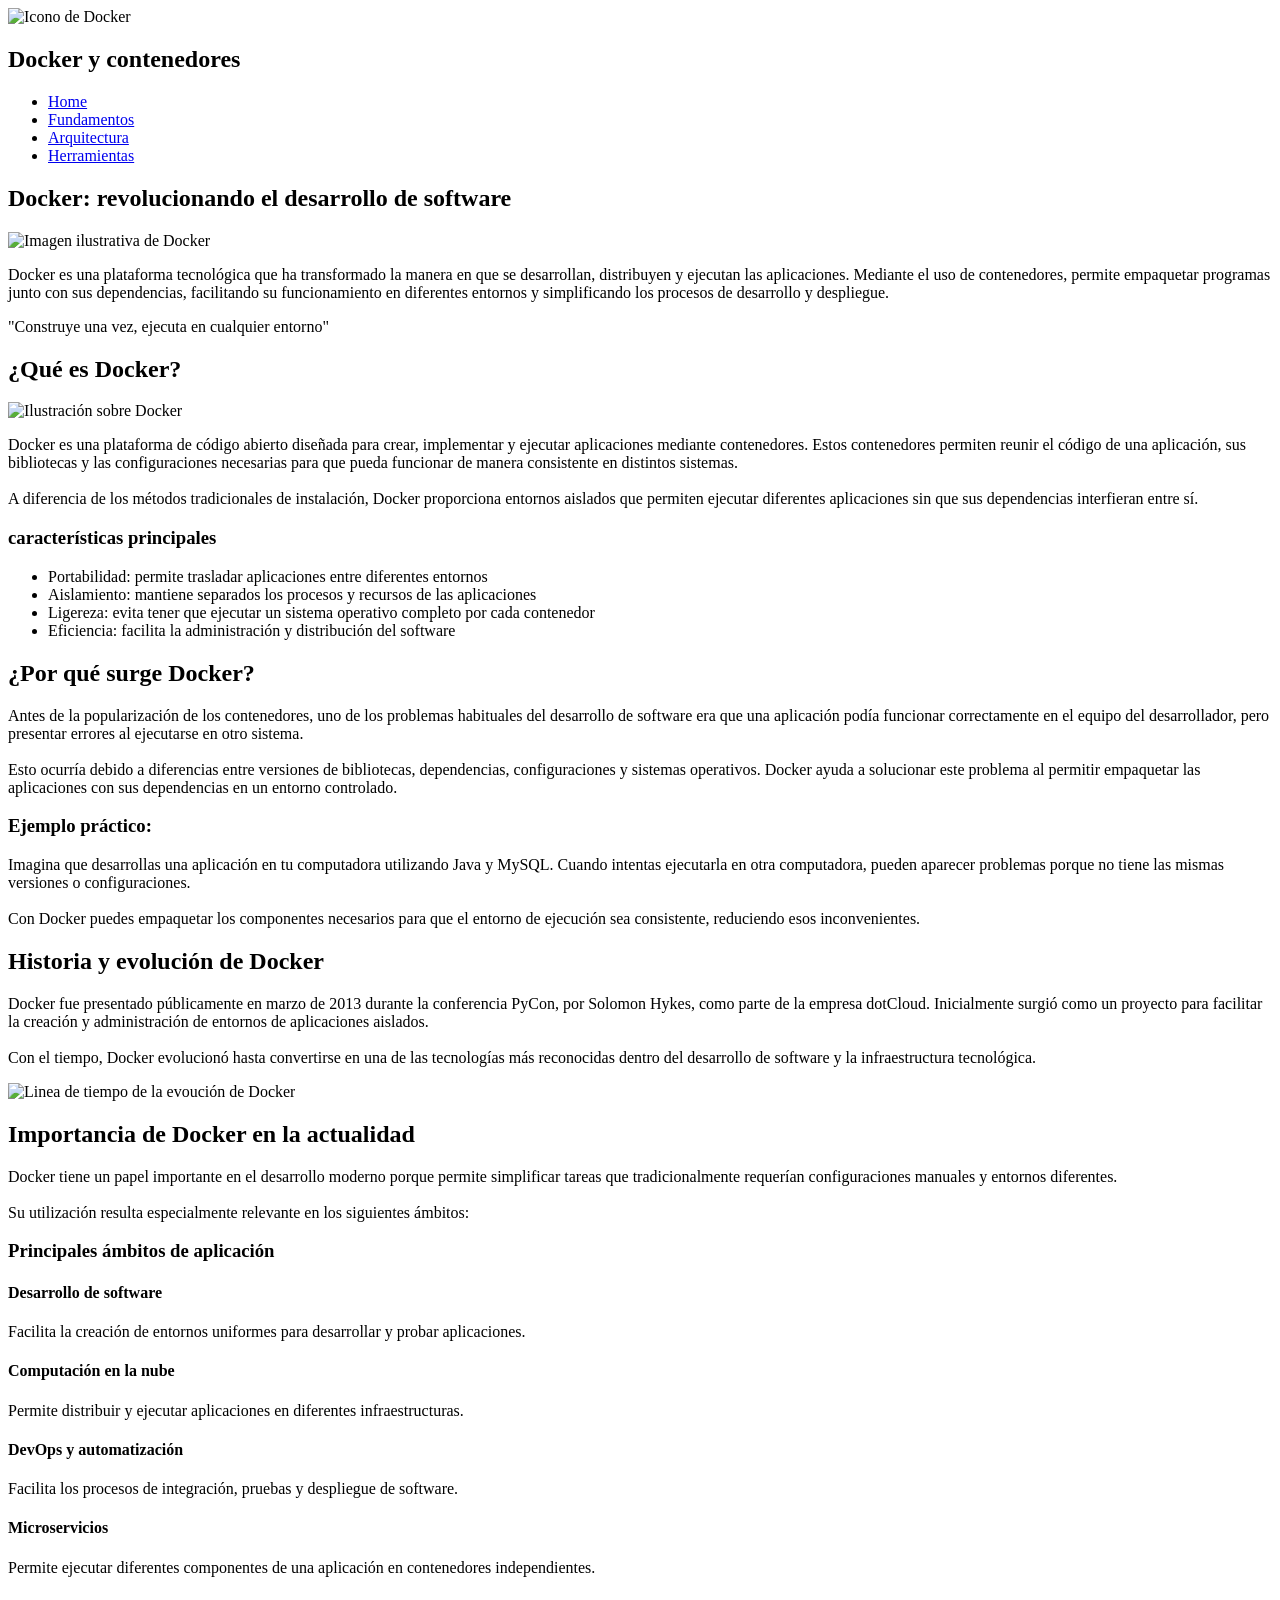
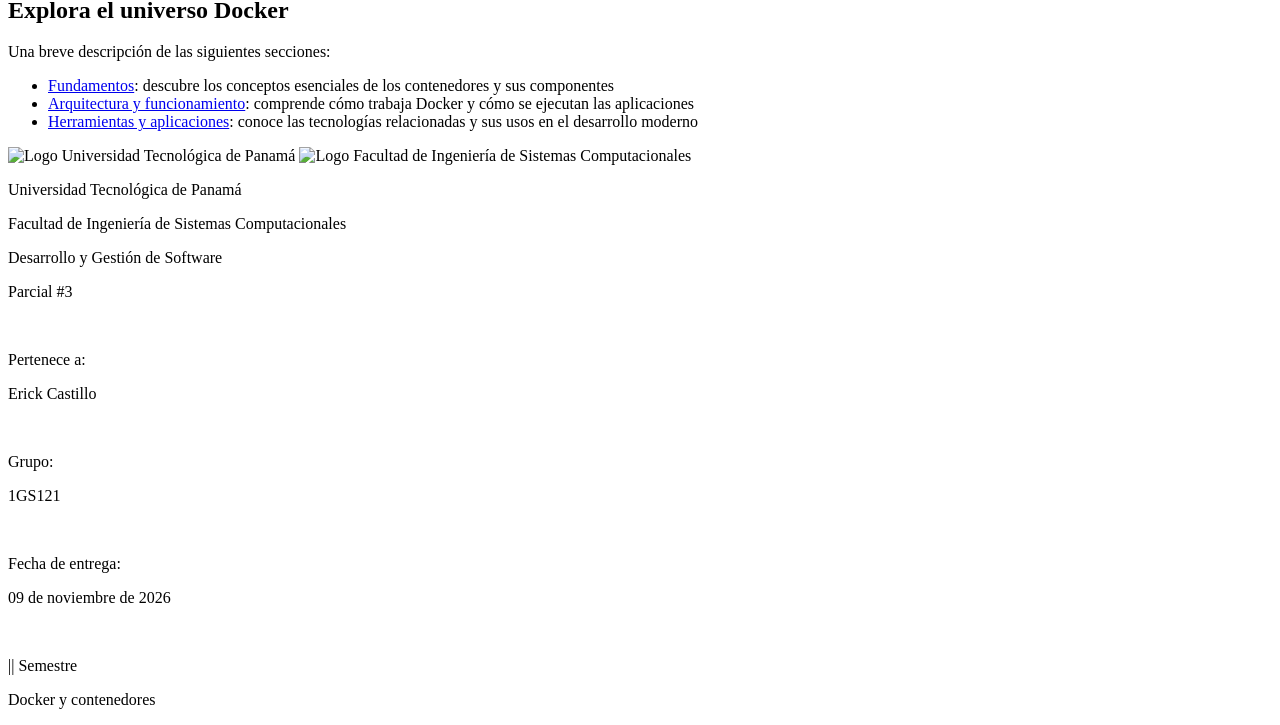
==== index.html @ b8d84e7f "Se agrega el archivo index.html" ====
<!DOCTYPE html>
<html lang="es">
<head>
    <meta charset="UTF-8">
    <meta name="viewport" content="width=device-width, initial-scale=1.0">
    <title>Docker y contenedores</title>
    <link rel="stylesheet" href="css/estilo.css">
</head>
<body>

    <header class="header-bar">
        <div class="logo">
            <img src="assets/docker_icon.png" alt="Icono de Docker">
            <h2>Docker y contenedores</h2>
        </div>
        <nav>
            <ul>
                <li><a href="index.html" class="activo">Home</a></li>
                <li><a href="fundamentos.html">Fundamentos</a></li>
                <li><a href="arquitectura.html">Arquitectura</a></li>
                <li><a href="herramientas.html">Herramientas</a></li>
            </ul>
        </nav>
    </header>
    <main>
        <section class="inicio">
            <h1>Docker: revolucionando el desarrollo de software</h1>
            <img src="assets/inico.png" alt="Imagen ilustrativa de Docker">
            <p>
                Docker es una plataforma tecnológica que ha transformado la manera en que se desarrollan, 
                distribuyen y ejecutan las aplicaciones. Mediante el uso de contenedores, permite empaquetar 
                programas junto con sus dependencias, facilitando su funcionamiento en diferentes entornos y 
                simplificando los procesos de desarrollo y despliegue.
            </p>
            <p>"Construye una vez, ejecuta en cualquier entorno"</p>
        </section>

        <!--Sección 2-->
        <section class="que-es-docker">
            <h2>¿Qué es Docker?</h2>
            <img src="assets/docker2.jpg" alt="Ilustración sobre Docker">
            <p>
                Docker es una plataforma de código abierto diseñada para crear, implementar y ejecutar 
                aplicaciones mediante contenedores. Estos contenedores permiten reunir el código de una 
                aplicación, sus bibliotecas y las configuraciones necesarias para que pueda funcionar de 
                manera consistente en distintos sistemas. <br><br>

                A diferencia de los métodos tradicionales de instalación, Docker proporciona entornos 
                aislados que permiten ejecutar diferentes aplicaciones sin que sus dependencias interfieran 
                entre sí.
            </p>
            <h3>características principales</h3>
            <ul>
                <li>Portabilidad: permite trasladar aplicaciones entre diferentes entornos</li>
                <li>Aislamiento: mantiene separados los procesos y recursos de las aplicaciones</li>
                <li>Ligereza: evita tener que ejecutar un sistema operativo completo por cada contenedor</li>
                <li>Eficiencia: facilita la administración y distribución del software</li>
            </ul>
        </section>

        <!--Sección 3-->
        <section class="surge-docker">
            <h2>¿Por qué surge Docker?</h2>
            <p>
                Antes de la popularización de los contenedores, uno de los problemas habituales 
                del desarrollo de software era que una aplicación podía funcionar correctamente 
                en el equipo del desarrollador, pero presentar errores al ejecutarse en otro sistema. <br><br>

                Esto ocurría debido a diferencias entre versiones de bibliotecas, dependencias, 
                configuraciones y sistemas operativos. Docker ayuda a solucionar este problema al 
                permitir empaquetar las aplicaciones con sus dependencias en un entorno controlado.
            </p>

            <h3>Ejemplo práctico:</h3>
            <p>
                Imagina que desarrollas una aplicación en tu computadora utilizando Java y MySQL. 
                Cuando intentas ejecutarla en otra computadora, pueden aparecer problemas porque 
                no tiene las mismas versiones o configuraciones. <br><br>
                Con Docker puedes empaquetar los componentes necesarios para que el entorno de 
                ejecución sea consistente, reduciendo esos inconvenientes.
            </p>
        </section>

        <!--Sección 4-->
        <section class="historia-docker">
            <h2>Historia y evolución de Docker</h2>
            <p>
                Docker fue presentado públicamente en marzo de 2013 durante la conferencia PyCon, 
                por Solomon Hykes, como parte de la empresa dotCloud. Inicialmente surgió como un 
                proyecto para facilitar la creación y administración de entornos de aplicaciones aislados. <br><br>

                Con el tiempo, Docker evolucionó hasta convertirse en una de las tecnologías más 
                reconocidas dentro del desarrollo de software y la infraestructura tecnológica.
            </p>
            <img src="assets/linea_tiempo.jpg" alt="Linea de tiempo de la evoución de Docker">
        </section>

        <!--Sección 5-->
        <section class="importancia-docker">
            <h2>Importancia de Docker en la actualidad</h2>
            <p>
                Docker tiene un papel importante en el desarrollo moderno porque permite simplificar 
                tareas que tradicionalmente requerían configuraciones manuales y entornos diferentes. <br><br>

                Su utilización resulta especialmente relevante en los siguientes ámbitos:
            </p>

            <section class="ambitos">
                <h3>Principales ámbitos de aplicación</h3>

                <div class="contenedor-ambitos">

                    <article class="tarjeta">
                        <h4>Desarrollo de software</h4>
                        <p>
                            Facilita la creación de entornos uniformes
                            para desarrollar y probar aplicaciones.
                        </p>
                    </article>

                    <article class="tarjeta">
                        <h4>Computación en la nube</h4>
                        <p>
                            Permite distribuir y ejecutar aplicaciones
                            en diferentes infraestructuras.
                        </p>
                    </article>

                    <article class="tarjeta">
                        <h4>DevOps y automatización</h4>
                        <p>
                            Facilita los procesos de integración,
                            pruebas y despliegue de software.
                        </p>
                    </article>

                    <article class="tarjeta">
                        <h4>Microservicios</h4>
                        <p>
                            Permite ejecutar diferentes componentes
                            de una aplicación en contenedores independientes.
                        </p>
                    </article>
                </div>
            </section>
        </section>

        <!--Sección 6-->
        <section class="explorar-docker">
            <h2>Explora el universo Docker</h2>
            <p>
                Una breve descripción de las siguientes secciones:
            </p>
            <ul>
                <li><a href="fundamentos.html">Fundamentos</a>: descubre los conceptos esenciales de los contenedores y sus componentes</li>
                <li><a href="arquitectura.html">Arquitectura y funcionamiento</a>: comprende cómo trabaja Docker y cómo se ejecutan las aplicaciones</li>
                <li><a href="herramientas.html">Herramientas y aplicaciones</a>: conoce las tecnologías relacionadas y sus usos en el desarrollo moderno</li>
            </ul>
        </section>
    </main>

    <footer class="pie-pag">
        <div class="pie-presentacion">
            <div class="pie-logos">
                <span class="marca">
                    <img src="assets/utp.png" alt="Logo Universidad Tecnológica de Panamá">
                </span>
                <span class="marca">
                    <img src="assets/facu.png" alt="Logo Facultad de Ingeniería de Sistemas Computacionales">
                </span>
            </div>

            <div class="pie-ficha">
                <p>Universidad Tecnológica de Panamá</p>
                <p>Facultad de Ingeniería de Sistemas Computacionales</p>
                <p>Desarrollo y Gestión de Software</p>
                <p>Parcial #3</p><br>
                <p>Pertenece a:</p>
                <p>Erick Castillo</p><br>
                <p>Grupo:</p>
                <p>1GS121</p><br>
                <p>Fecha de entrega:</p>
                <p>09 de noviembre de 2026</p><br>
                <p>|| Semestre</p>
            </div>

            <p class="pie-nota">Docker y contenedores</p>
        </div>
    </footer>

</body>
</html>
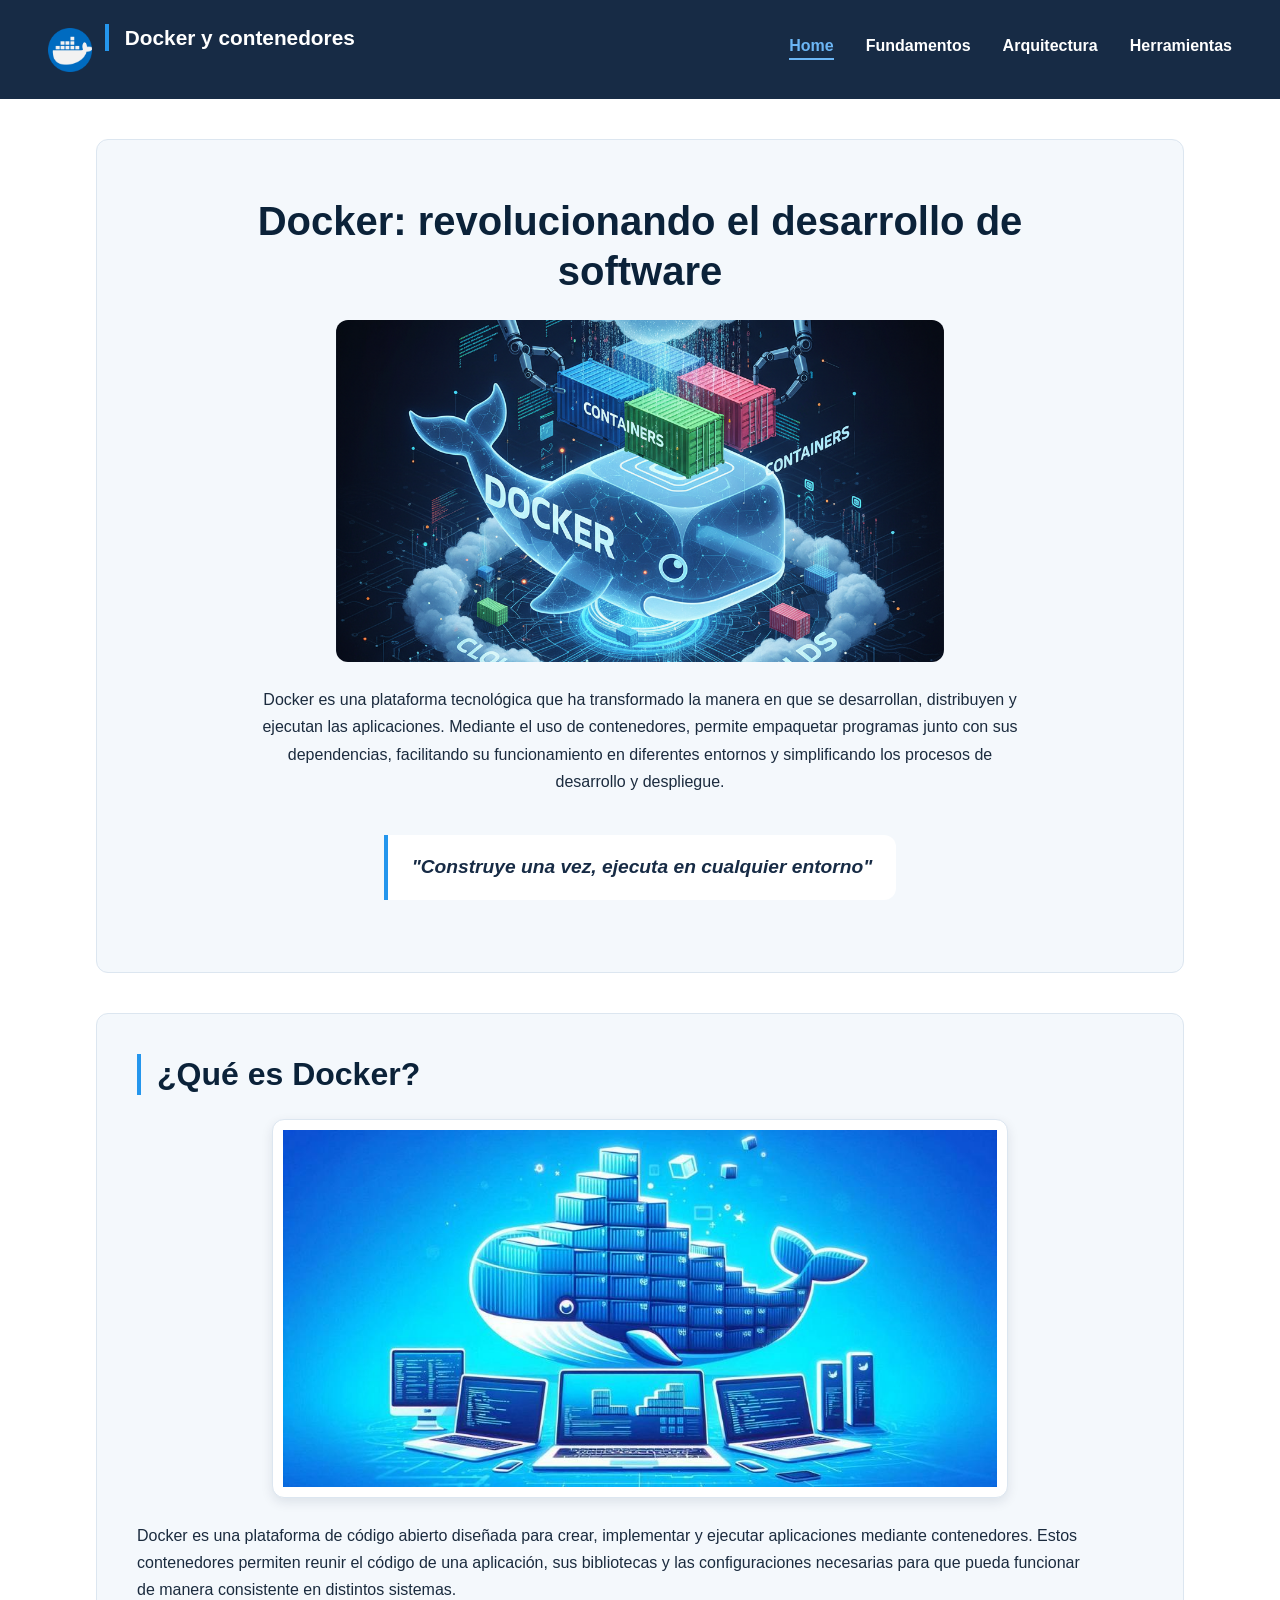
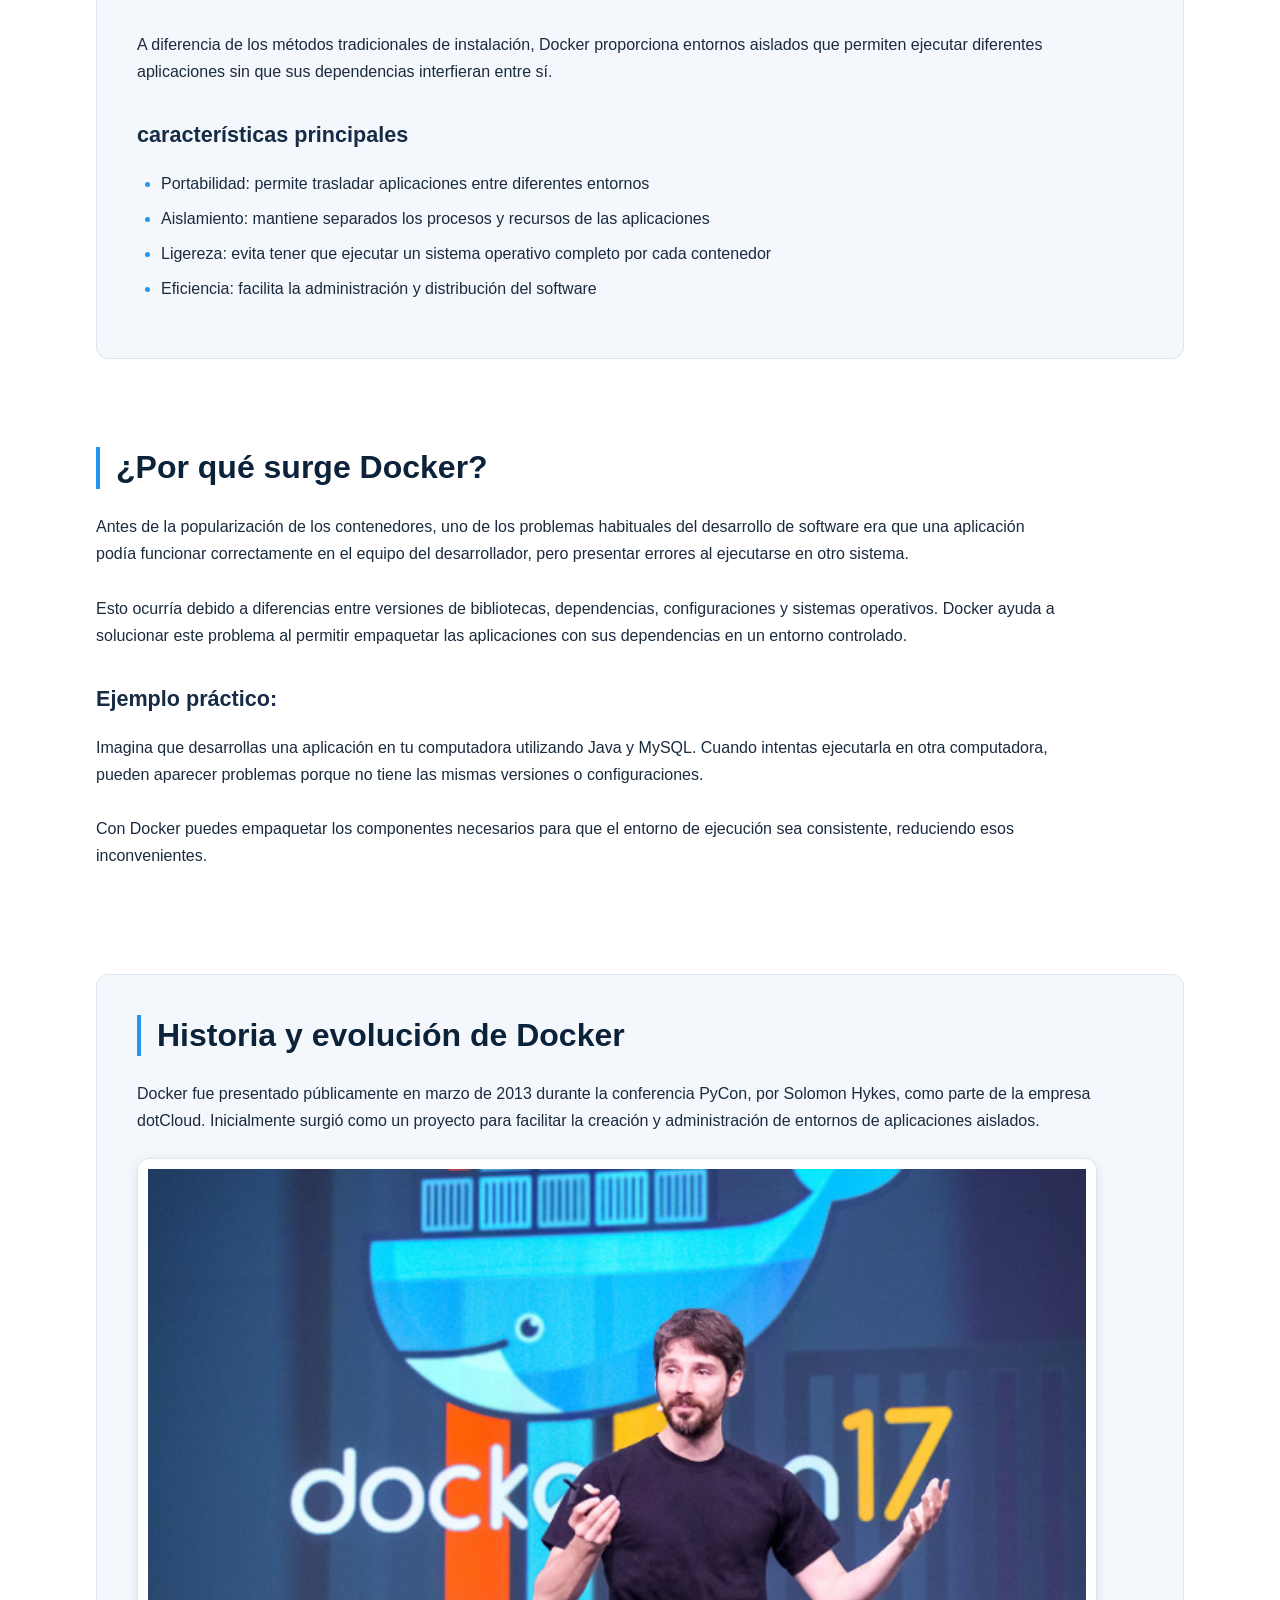
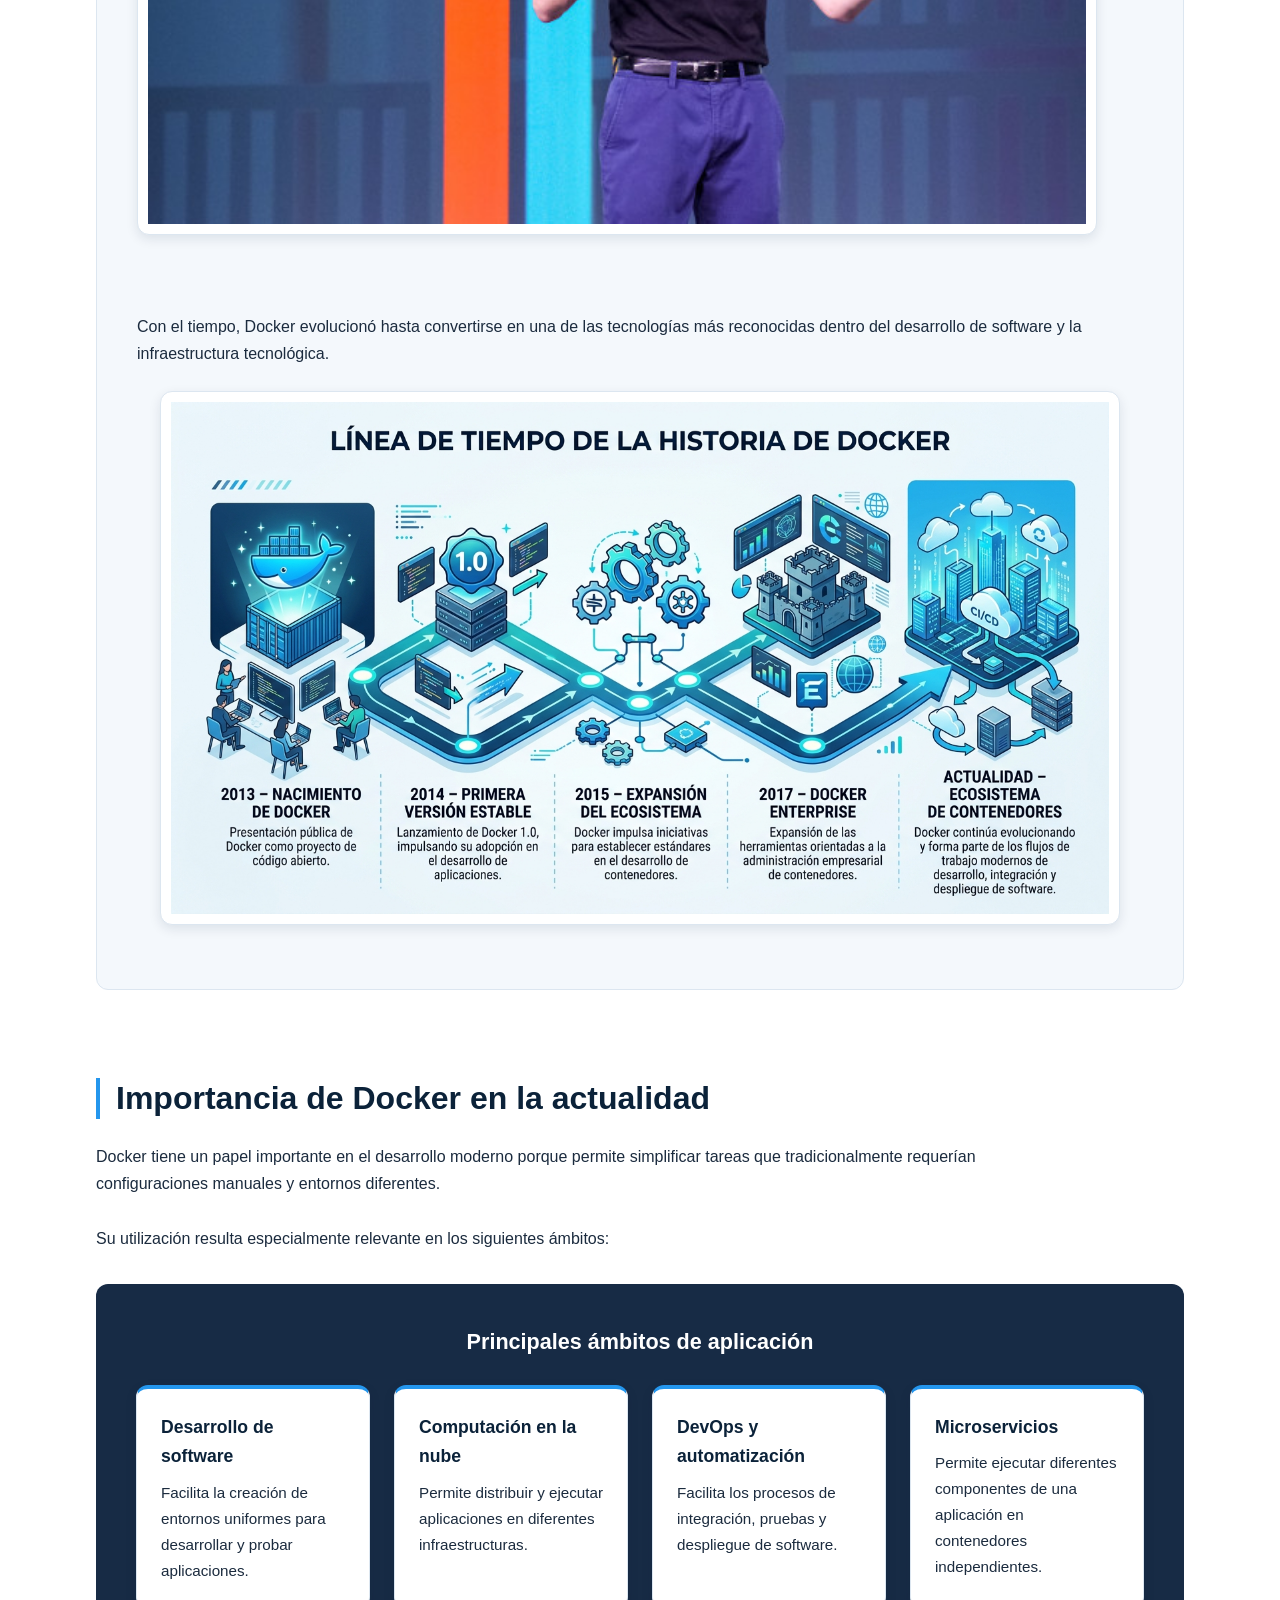
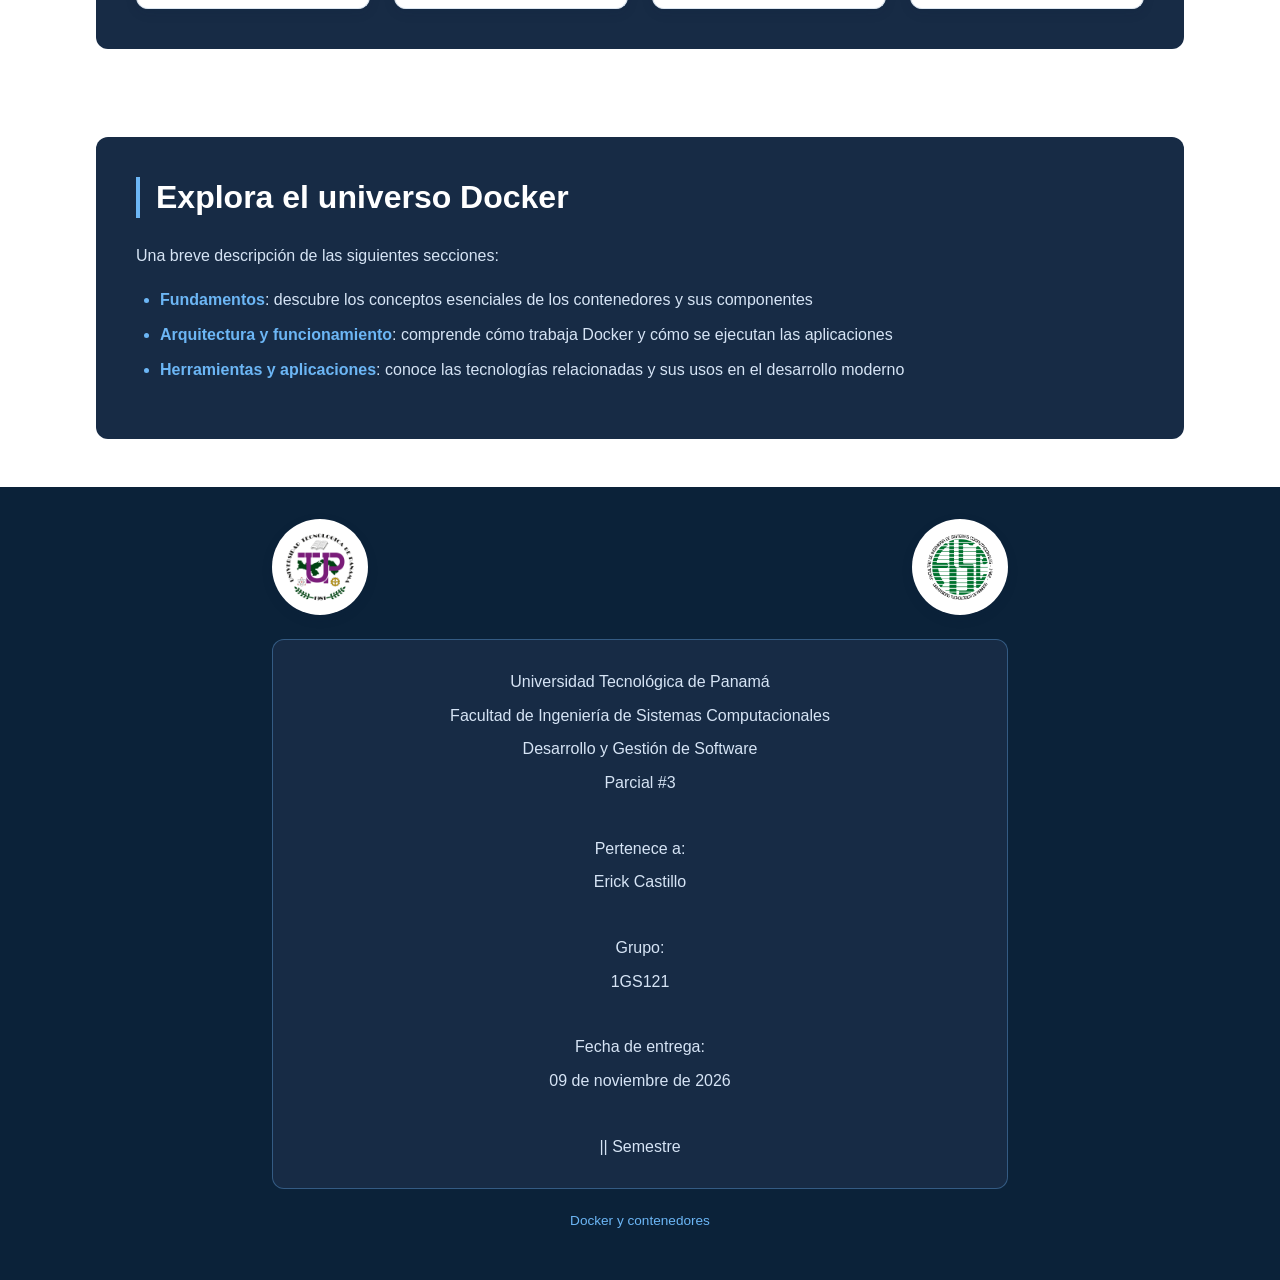
==== commit 5b896586: "Se actualizó el archivo index" ====
--- a/index.html
+++ b/index.html
@@ -87,8 +87,9 @@
             <p>
                 Docker fue presentado públicamente en marzo de 2013 durante la conferencia PyCon, 
                 por Solomon Hykes, como parte de la empresa dotCloud. Inicialmente surgió como un 
-                proyecto para facilitar la creación y administración de entornos de aplicaciones aislados. <br><br>
-
+                proyecto para facilitar la creación y administración de entornos de aplicaciones aislados. <br>
+                <img src="assets/creador.jpg" alt="Creador de Docker"><br><br>
+                
                 Con el tiempo, Docker evolucionó hasta convertirse en una de las tecnologías más 
                 reconocidas dentro del desarrollo de software y la infraestructura tecnológica.
             </p>
--- a/css/estilo.css
+++ b/css/estilo.css
@@ -0,0 +1,691 @@
+/* ============================================
+   Docker y contenedores - Hoja de estilos base
+   Reutilizable para todas las páginas del sitio
+   Paleta: Docker Blue #2496ED | Navy #0B2239
+   Unidades: rem / % / vw (sin px) - Responsive PC
+   ============================================ */
+
+/* ---------- 1. Variables ---------- */
+:root {
+    --azul: #2496ED;
+    --navy: #0B2239;
+    --navy-2: #172B45;
+    --azul-claro: #6CB6F5;
+    --fondo: #F4F8FC;
+    --texto: #1B2B3E;
+    --borde: #DCE6F0;
+    --blanco: #FFFFFF;
+
+    --radio: 0.75rem;
+    --sombra: 0 0.25rem 0.75rem rgba(11, 34, 57, 0.1);
+    --max-ancho: 72rem;
+}
+
+/* ---------- 2. Reset y base ---------- */
+* {
+    margin: 0;
+    padding: 0;
+    box-sizing: border-box;
+}
+
+html {
+    scroll-behavior: smooth;
+}
+
+body {
+    font-family: "Segoe UI", Roboto, Arial, sans-serif;
+    color: var(--texto);
+    background-color: var(--blanco);
+    line-height: 1.7;
+    font-size: 1rem;
+}
+
+img {
+    max-width: 100%;
+    width: 100%;
+    height: auto;
+    display: block;
+    object-fit: contain;
+}
+
+a {
+    color: var(--azul);
+}
+
+/* ---------- 3. Encabezado y navegación ---------- */
+.header-bar {
+    display: flex;
+    align-items: center;
+    justify-content: space-between;
+    gap: 2rem;
+    padding: 1rem 3rem;
+    background-color: var(--navy-2);
+    position: sticky;
+    top: 0;
+    z-index: 100;
+}
+
+.logo {
+    display: flex;
+    align-items: center;
+    gap: 0.8rem;
+}
+
+.logo img {
+    width: 2.75rem;
+    height: 2.75rem;
+    object-fit: contain;
+}
+
+.logo h2 {
+    color: var(--blanco);
+    font-size: 1.3rem;
+    white-space: nowrap;
+}
+
+nav ul {
+    display: flex;
+    gap: 2rem;
+    list-style: none;
+}
+
+nav a {
+    text-decoration: none;
+    color: var(--blanco);
+    font-size: 1rem;
+    font-weight: 600;
+}
+
+nav a:hover {
+    color: var(--azul-claro);
+}
+
+nav a.activo {
+    color: var(--azul-claro);
+    border-bottom: 0.15rem solid var(--azul-claro);
+    padding-bottom: 0.25rem;
+}
+
+/* ---------- 4. Estructura de páginas ---------- */
+main {
+    max-width: var(--max-ancho);
+    margin: 0 auto;
+    padding: 0 2rem;
+}
+
+main > section {
+    padding: 3rem 0;
+}
+
+/* ---------- 5. Tipografía ---------- */
+h1 {
+    font-size: 2.5rem;
+    line-height: 1.25;
+    color: var(--navy);
+}
+
+h2 {
+    font-size: 2rem;
+    line-height: 1.3;
+    color: var(--navy);
+    margin-bottom: 1.5rem;
+    padding-left: 1rem;
+    border-left: 0.25rem solid var(--azul);
+}
+
+h3 {
+    font-size: 1.35rem;
+    color: var(--navy-2);
+    margin: 2rem 0 1rem;
+}
+
+p {
+    margin-bottom: 1rem;
+    max-width: 60rem;
+}
+
+/* ---------- 6. Listas ---------- */
+ul,
+ol {
+    margin: 1rem 0;
+    padding-left: 1.5rem;
+    max-width: 60rem;
+}
+
+li {
+    margin-bottom: 0.5rem;
+}
+
+li::marker {
+    color: var(--azul);
+    font-weight: 700;
+}
+
+/* ---------- 7. Componentes reutilizables ---------- */
+
+/* Panel de fondo claro (secciones alternas) */
+.panel {
+    background-color: var(--fondo);
+    border: 0.0625rem solid var(--borde);
+    border-radius: var(--radio);
+    padding: 2.5rem;
+    margin-top: 2.5rem;
+}
+
+/* Hero / portada */
+.hero {
+    text-align: center;
+    background-color: var(--fondo);
+    border: 0.0625rem solid var(--borde);
+    border-radius: var(--radio);
+    padding: 3.5rem 3rem;
+    margin-top: 2.5rem;
+}
+
+.hero h1 {
+    max-width: 50rem;
+    margin: 0 auto 1.5rem;
+}
+
+.hero img {
+    margin: 0 auto 1.5rem;
+    max-width: 38rem;
+    border-radius: var(--radio);
+}
+
+.hero p {
+    margin: 0 auto 1rem;
+    max-width: 48rem;
+}
+
+/* Cita destacada */
+.destacado {
+    font-size: 1.2rem;
+    font-style: italic;
+    font-weight: 600;
+    color: var(--navy-2);
+    border-left: 0.25rem solid var(--azul);
+    background-color: var(--fondo);
+    padding: 1rem 1.5rem;
+    border-radius: 0 var(--radio) var(--radio) 0;
+    margin: 1.5rem 0;
+    max-width: 46rem;
+}
+
+/* Tarjetas */
+.grid-tarjetas {
+    display: grid;
+    grid-template-columns: repeat(4, 1fr);
+    gap: 1.5rem;
+    margin-top: 1.5rem;
+}
+
+.tarjeta {
+    background: var(--blanco);
+    border: 0.0625rem solid var(--borde);
+    border-top: 0.25rem solid var(--azul);
+    border-radius: var(--radio);
+    padding: 1.5rem;
+    box-shadow: var(--sombra);
+}
+
+.tarjeta h4 {
+    font-size: 1.1rem;
+    color: var(--navy);
+    margin-bottom: 0.5rem;
+}
+
+.tarjeta p {
+    font-size: 0.95rem;
+    margin: 0;
+}
+
+/* Bloque oscuro (secciones destacadas) */
+.oscuro {
+    background-color: var(--navy-2);
+    border-radius: var(--radio);
+    padding: 2.5rem;
+    margin-top: 2.5rem;
+}
+
+.oscuro h2,
+.oscuro h3,
+.oscuro h4 {
+    color: var(--blanco);
+    border-left-color: var(--azul-claro);
+}
+
+.oscuro p,
+.oscuro li {
+    color: #D6E4F5;
+}
+
+.oscuro li::marker {
+    color: var(--azul-claro);
+}
+
+/* Botones */
+.btn {
+    display: inline-block;
+    background-color: var(--azul);
+    color: var(--blanco);
+    text-decoration: none;
+    font-weight: 600;
+    padding: 0.65rem 1.75rem;
+    border-radius: var(--radio);
+}
+
+.btn:hover {
+    background-color: #1A7FD4;
+    color: var(--blanco);
+}
+
+/* Espacio reservado para imágenes: mientras no haya imagen se muestra
+   un recuadro punteado. Al colocarla, el figure adopta el mismo ancho
+   (60rem) y el mismo marco blanco que las imágenes del index. */
+.espacio-imagen {
+    display: flex;
+    flex-direction: column;
+    align-items: center;
+    justify-content: center;
+    gap: 0.5rem;
+    width: 100%;
+    max-width: 60rem;
+    min-height: 11rem;
+    margin: 1.5rem auto;
+    padding: 2rem 1.5rem;
+    text-align: center;
+    background-color: var(--fondo);
+    border: 0.125rem dashed var(--azul-claro);
+    border-radius: var(--radio);
+}
+
+.espacio-imagen figcaption {
+    font-size: 0.95rem;
+    font-weight: 600;
+    color: var(--navy-2);
+}
+
+/* Imagen colocada: marco blanco con sombra, igual que en el index */
+.espacio-imagen:has(img) {
+    gap: 0.6rem;
+    min-height: 0;
+    padding: 0.6rem;
+    background-color: var(--blanco);
+    border: 0.0625rem solid var(--borde);
+    box-shadow: var(--sombra);
+}
+
+/* Imagen fluida: ocupa todo el ancho disponible y se reduce
+   proporcionalmente en pantallas pequeñas, sin recortes ni deformación */
+.espacio-imagen img {
+    display: block;
+    width: 100%;
+    max-width: 100%;
+    height: auto;
+    border-radius: calc(var(--radio) - 0.2rem);
+}
+
+/* ---------- 8. Compatibilidad con index.html ----------
+   Las páginas nuevas deben usar las clases genéricas
+   de la sección 7; estas reglas solo conectan el
+   index existente con el sistema reutilizable.       */
+
+.inicio {
+    text-align: center;
+    background-color: var(--fondo);
+    border: 0.0625rem solid var(--borde);
+    border-radius: var(--radio);
+    padding: 3.5rem 3rem;
+    margin-top: 2.5rem;
+}
+
+.inicio h1 {
+    max-width: 50rem;
+    margin: 0 auto 1.5rem;
+}
+
+.inicio img {
+    margin: 0 auto 1.5rem;
+    max-width: 38rem;
+    border-radius: var(--radio);
+}
+
+.inicio p {
+    margin: 0 auto 1rem;
+    max-width: 48rem;
+}
+
+.inicio p:last-child {
+    font-size: 1.2rem;
+    font-style: italic;
+    font-weight: 600;
+    color: var(--navy-2);
+    border-left: 0.25rem solid var(--azul);
+    background: var(--blanco);
+    padding: 1rem 1.5rem;
+    border-radius: 0 var(--radio) var(--radio) 0;
+    display: inline-block;
+    text-align: left;
+    margin-top: 1.5rem;
+}
+
+.que-es-docker,
+.historia-docker {
+    background-color: var(--fondo);
+    border: 0.0625rem solid var(--borde);
+    border-radius: var(--radio);
+    padding: 2.5rem;
+    margin-top: 2.5rem;
+}
+
+.surge-docker,
+.importancia-docker,
+.explorar-docker {
+    margin-top: 2.5rem;
+}
+
+.que-es-docker img,
+.historia-docker img {
+    background: var(--blanco);
+    padding: 0.6rem;
+    border: 0.0625rem solid var(--borde);
+    border-radius: var(--radio);
+    box-shadow: var(--sombra);
+    margin: 1.5rem auto;
+    max-width: 46rem;
+}
+
+.historia-docker img {
+    max-width: 60rem;
+}
+
+.ambitos {
+    background-color: var(--navy-2);
+    border-radius: var(--radio);
+    padding: 2.5rem;
+    margin-top: 2rem;
+}
+
+.ambitos h3 {
+    color: var(--blanco);
+    margin-top: 0;
+    text-align: center;
+    border: none;
+    padding: 0;
+}
+
+.contenedor-ambitos {
+    display: grid;
+    grid-template-columns: repeat(4, 1fr);
+    gap: 1.5rem;
+    margin-top: 1.5rem;
+}
+
+.explorar-docker {
+    background-color: var(--navy-2);
+    border-radius: var(--radio);
+    padding: 2.5rem;
+}
+
+.explorar-docker h2 {
+    color: var(--blanco);
+    border-left-color: var(--azul-claro);
+}
+
+.explorar-docker p,
+.explorar-docker li {
+    color: #D6E4F5;
+}
+
+.explorar-docker li::marker {
+    color: var(--azul-claro);
+}
+
+/* ---------- 9. Tablas informativas ---------- */
+.tabla {
+    width: 100%;
+    max-width: 60rem;
+    margin: 1.5rem 0;
+    overflow-x: auto;
+    background-color: var(--blanco);
+    border: 0.0625rem solid var(--borde);
+    border-radius: var(--radio);
+    box-shadow: var(--sombra);
+}
+
+table {
+    width: 100%;
+    border-collapse: collapse;
+    font-size: 0.975rem;
+}
+
+caption {
+    caption-side: top;
+    text-align: left;
+    font-weight: 600;
+    color: var(--navy-2);
+    padding: 0.9rem 1.1rem;
+    background-color: var(--fondo);
+    border-bottom: 0.0625rem solid var(--borde);
+}
+
+th {
+    background-color: var(--navy-2);
+    color: var(--blanco);
+    text-align: left;
+    font-weight: 600;
+    padding: 0.85rem 1.1rem;
+}
+
+td {
+    padding: 0.8rem 1.1rem;
+    border-bottom: 0.0625rem solid var(--borde);
+    vertical-align: top;
+    color: var(--texto);
+}
+
+tbody tr:nth-child(even) {
+    background-color: var(--fondo);
+}
+
+tbody tr:last-child td {
+    border-bottom: none;
+}
+
+tbody td:first-child {
+    font-weight: 600;
+    color: var(--navy-2);
+}
+
+/* ---------- 10. Código y comandos ---------- */
+code {
+    font-family: Consolas, "Courier New", monospace;
+    background-color: var(--fondo);
+    color: var(--navy-2);
+    padding: 0.1rem 0.4rem;
+    border-radius: 0.35rem;
+    font-size: 0.95rem;
+}
+
+.oscuro code {
+    background-color: rgba(255, 255, 255, 0.12);
+    color: var(--azul-claro);
+}
+
+/* Las tablas conservan fondo claro, también dentro de bloques oscuros */
+.oscuro .tabla code {
+    background-color: var(--fondo);
+    color: var(--navy-2);
+}
+
+/* ---------- 11. Pie de página ----------
+   Base del footer + plantilla de presentación:
+   utp.png a la izquierda, facu.png a la derecha
+   y datos académicos editables debajo.              */
+footer {
+    background-color: var(--navy);
+    margin-top: 3rem;
+    padding: 2rem 3rem;
+    text-align: center;
+    color: var(--azul-claro);
+    font-size: 0.95rem;
+}
+.pie-presentacion {
+    max-width: 46rem;
+    margin: 0 auto;
+}
+
+.pie-logos {
+    display: flex;
+    align-items: center;
+    justify-content: space-between;
+    gap: 2rem;
+    margin-bottom: 1.5rem;
+}
+
+.pie-logos .marca {
+    display: inline-flex;
+    background-color: var(--blanco);
+    border-radius: 50%;
+    padding: 0.5rem;
+    box-shadow: var(--sombra);
+}
+
+.pie-logos img {
+    width: 5rem;
+    height: 5rem;
+    object-fit: contain;
+}
+
+.pie-ficha {
+    display: flex;
+    flex-direction: column;
+    align-items: center;
+    gap: 0.4rem;
+    background-color: var(--navy-2);
+    border: 0.0625rem solid rgba(108, 182, 245, 0.35);
+    border-radius: var(--radio);
+    padding: 1.75rem 2rem;
+    text-align: center;
+}
+
+.pie-ficha p {
+    margin: 0;
+    max-width: none;
+    color: #D6E4F5;
+    font-size: 1rem;
+}
+
+.pie-ficha span {
+    color: var(--azul-claro);
+    font-weight: 600;
+}
+
+.pie-nota {
+    margin-top: 1.25rem;
+    font-size: 0.85rem;
+    color: var(--azul-claro);
+}
+
+/* Enlaces de la sección de exploración */
+.explorar-docker a {
+    color: var(--azul-claro);
+    font-weight: 600;
+    text-decoration: none;
+}
+
+.explorar-docker a:hover {
+    color: var(--blanco);
+    text-decoration: underline;
+}
+
+/* ============================================
+   Responsive PC
+   ============================================ */
+
+/* Laptops */
+@media (max-width: 75rem) {
+    .header-bar {
+        padding: 1rem 1.5rem;
+        gap: 1rem;
+    }
+
+    .logo h2 {
+        font-size: 1.15rem;
+    }
+
+    nav ul {
+        gap: 1.2rem;
+    }
+
+    main {
+        padding: 0 1.5rem;
+    }
+
+    h1 {
+        font-size: 2.1rem;
+    }
+
+    h2 {
+        font-size: 1.75rem;
+    }
+
+    .hero,
+    .inicio,
+    .panel,
+    .oscuro,
+    .que-es-docker,
+    .historia-docker,
+    .ambitos,
+    .explorar-docker {
+        padding: 2rem;
+    }
+
+    .grid-tarjetas,
+    .contenedor-ambitos {
+        grid-template-columns: repeat(2, 1fr);
+    }
+
+    /* Imágenes más compactas en laptop */
+    .inicio img,
+    .hero img {
+        max-width: 32rem;
+    }
+
+    .que-es-docker img,
+    .historia-docker img,
+    .espacio-imagen {
+        max-width: 100%;
+    }
+
+    /* Pie de página institucional */
+    .pie-ficha {
+        padding: 1.25rem 1.5rem;
+    }
+
+    .pie-logos img {
+        width: 4.25rem;
+        height: 4.25rem;
+    }
+
+    .pie-logos .marca {
+        padding: 0.4rem;
+    }
+}
+
+/* Escritorio grande */
+@media (min-width: 90rem) {
+    h1 {
+        font-size: 2.75rem;
+    }
+
+    h2 {
+        font-size: 2.25rem;
+    }
+
+    .grid-tarjetas,
+    .contenedor-ambitos {
+        gap: 2rem;
+    }
+}
